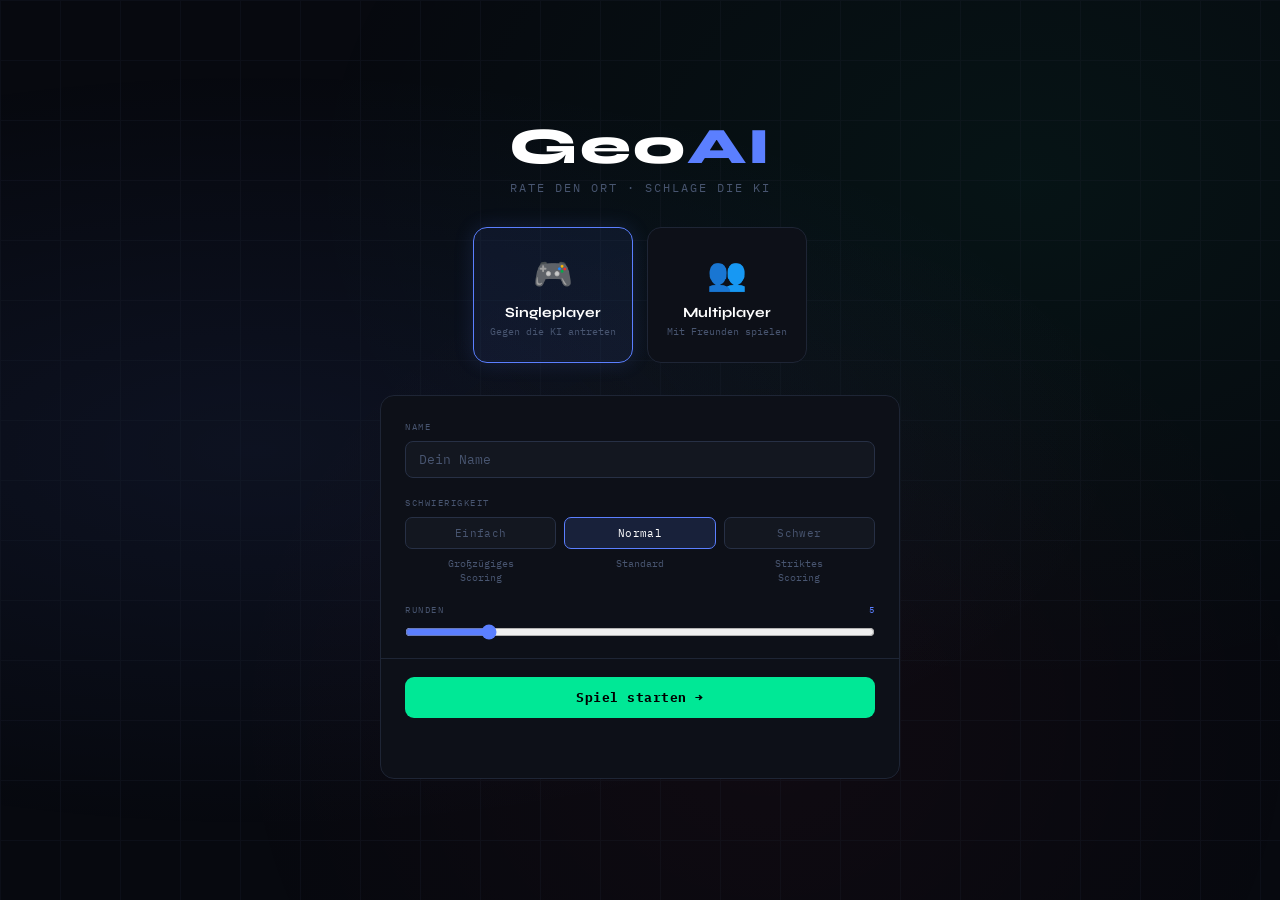
==== templates/home.html @ d8ec21a1 "add update" ====
<!DOCTYPE html>
<html lang="de">
<head>
<meta charset="UTF-8">
<meta name="viewport" content="width=device-width, initial-scale=1.0">
<title>GeoAI – Mensch vs. KI</title>
<link href="https://fonts.googleapis.com/css2?family=IBM+Plex+Mono:wght@400;600;700&family=Syne:wght@400;600;700;800&display=swap" rel="stylesheet">
<link rel="stylesheet" href="/static/css/home.css">
</head>
<body>
<div id="bg"></div>

<div id="wrap">
  <!-- Brand -->
  <div id="brand">
    <div id="logo">Geo<em>AI</em></div>
    <p id="tagline">RATE DEN ORT · SCHLAGE DIE KI</p>
  </div>

  <!-- Mode selection -->
  <div id="modes">
    <div class="mode-card active" id="mc-sp" onclick="selectMode('sp')">
      <div class="mc-icon">🎮</div>
      <div class="mc-title">Singleplayer</div>
      <div class="mc-desc">Gegen die KI antreten</div>
    </div>
    <div class="mode-card" id="mc-mp" onclick="selectMode('mp')">
      <div class="mc-icon">👥</div>
      <div class="mc-title">Multiplayer</div>
      <div class="mc-desc">Mit Freunden spielen</div>
    </div>
  </div>

  <!-- Settings card -->
  <div id="settings-card">

    <!-- Name -->
    <div class="set-group">
      <div class="set-label">Name</div>
      <input id="player-name" type="text" placeholder="Dein Name" maxlength="20" autocomplete="off">
    </div>

    <!-- Difficulty -->
    <div class="set-group">
      <div class="set-label">Schwierigkeit</div>
      <div id="diff-btns">
        <button class="diff-btn easy"   data-d="easy"   onclick="setDiff(this)">Einfach</button>
        <button class="diff-btn normal active" data-d="normal" onclick="setDiff(this)">Normal</button>
        <button class="diff-btn hard"   data-d="hard"   onclick="setDiff(this)">Schwer</button>
      </div>
      <div class="diff-info">
        <span>Großzügiges<br>Scoring</span>
        <span>Standard</span>
        <span>Striktes<br>Scoring</span>
      </div>
    </div>

    <!-- Rounds -->
    <div class="set-group">
      <div class="set-label">Runden <span id="rounds-val">5</span></div>
      <input type="range" id="rounds-inp" min="3" max="15" value="5"
             oninput="document.getElementById('rounds-val').textContent=this.value">
    </div>

    <div class="divider"></div>

    <!-- Singleplayer start -->
    <div id="sp-section">
      <button class="start-btn green" onclick="startSingleplayer()">Spiel starten →</button>
    </div>

    <!-- Multiplayer section -->
    <div id="mp-section" style="display:none">

      <!-- Two-column: Host | Join -->
      <div id="mp-cols" id="mp-create-join">
        <div class="mp-col-card" id="mp-host-card">
          <div class="mcc-icon">🏠</div>
          <div class="mcc-title">Raum erstellen</div>
          <div class="mcc-desc">Erstelle einen neuen Raum und lade Freunde ein</div>
          <button class="start-btn" onclick="hostRoom()" id="host-btn">Erstellen →</button>
        </div>
        <div class="mp-col-card" id="mp-join-card">
          <div class="mcc-icon">🔗</div>
          <div class="mcc-title">Beitreten</div>
          <div class="mcc-desc">Gib den Code eines bestehenden Raums ein</div>
          <input id="join-code" type="text" placeholder="AB3K9" maxlength="5" autocomplete="off"
                 onkeydown="if(event.key==='Enter')joinRoom()">
          <button class="start-btn acc" onclick="joinRoom()">Beitreten →</button>
        </div>
      </div>

    </div>

    <div id="error-msg"></div>
  </div>
</div>

<script src="https://cdn.socket.io/4.6.0/socket.io.min.js"></script>
<script>
let socket = null;
let mode   = 'sp';
let diff   = 'normal';

function selectMode(m) {
  mode = m;
  document.querySelectorAll('.mode-card').forEach(c => c.classList.remove('active'));
  document.getElementById('mc-' + m).classList.add('active');
  document.getElementById('sp-section').style.display = m === 'sp' ? 'block' : 'none';
  document.getElementById('mp-section').style.display = m === 'mp' ? 'block' : 'none';
}

function setDiff(btn) {
  document.querySelectorAll('.diff-btn').forEach(b => b.classList.remove('active'));
  btn.classList.add('active');
  diff = btn.dataset.d;
}

function getName()   { return document.getElementById('player-name').value.trim() || 'Spieler'; }
function getRounds() { return parseInt(document.getElementById('rounds-inp').value); }
function showError(msg) { document.getElementById('error-msg').textContent = msg; }

function startSingleplayer() {
  window.location.href = `/game?rounds=${getRounds()}&difficulty=${diff}`;
}

// Show error if redirected back from a missing room
(function() {
  const p = new URLSearchParams(window.location.search);
  if (p.get('error') === 'room_not_found') {
    showError('Raum „' + p.get('code') + '" nicht gefunden oder abgelaufen.');
    // Switch to MP / join tab automatically
    selectMode('mp');
  }
})();

// ── Multiplayer: host creates room via server, non-host just redirects ────────
function hostRoom() {
  showError('');
  const btn = document.getElementById('host-btn');
  if (btn) { btn.disabled = true; btn.textContent = 'Erstelle…'; }
  if (!socket) {
    socket = io();
    socket.on('room_created', onRoomCreated);
    socket.on('join_error',   d => {
      showError(d.msg);
      if (btn) { btn.disabled = false; btn.textContent = 'Erstellen →'; }
    });
  }
  socket.emit('create_room', { name: getName(), rounds: getRounds(), difficulty: diff });
}

function onRoomCreated(data) {
  // Save host credentials, then go straight to the game lobby
  const name = getName();
  sessionStorage.setItem('geoai_name',       name);
  sessionStorage.setItem('geoai_host',       '1');
  sessionStorage.setItem('geoai_host_token', data.host_token || '');
  window.location.href = `/room/${data.code}?name=${encodeURIComponent(name)}`;
}

function joinRoom() {
  const inp  = document.getElementById('join-code');
  const code = inp ? inp.value.trim().toUpperCase() : '';
  if (!code) { showError('Bitte Code eingeben.'); return; }
  showError('');
  const name = getName();
  sessionStorage.setItem('geoai_name', name);
  window.location.href = '/room/' + code + '?name=' + encodeURIComponent(name);
}
</script>
</body>
</html>
---- static/css/home.css ----
:root {
  --bg:    #07090f;
  --s1:    #0d1018;
  --s2:    #131720;
  --s3:    #1a2030;
  --bd:    #1e2535;
  --bd2:   #273045;
  --text:  #bcc8e0;
  --muted: #485570;
  --green: #00e896;
  --red:   #ff3d5a;
  --yel:   #ffcc00;
  --acc:   #5b7fff;
  --mono:  'IBM Plex Mono', monospace;
  --head:  'Syne', sans-serif;
}
* { margin:0; padding:0; box-sizing:border-box; }
html, body { height:100%; overflow:hidden; }
body { font-family:var(--mono); background:var(--bg); color:var(--text); }

/* ── Animated background ── */
#bg {
  position:fixed; inset:0; z-index:0;
  background:
    radial-gradient(ellipse at 20% 50%, rgba(91,127,255,.08) 0%, transparent 60%),
    radial-gradient(ellipse at 80% 20%, rgba(0,232,150,.05) 0%, transparent 50%),
    radial-gradient(ellipse at 60% 80%, rgba(255,61,90,.04) 0%, transparent 50%);
  animation:bgPulse 8s ease-in-out infinite alternate;
}
@keyframes bgPulse {
  from { opacity:.6; }
  to   { opacity:1; }
}
/* Grid overlay */
#bg::after {
  content:''; position:absolute; inset:0;
  background-image:
    linear-gradient(var(--bd) 1px, transparent 1px),
    linear-gradient(90deg, var(--bd) 1px, transparent 1px);
  background-size:60px 60px;
  opacity:.25;
}

/* ── Layout ── */
#wrap {
  position:relative; z-index:1;
  height:100vh; display:flex; flex-direction:column;
  align-items:center; justify-content:center; gap:32px;
  padding:24px;
}

/* ── Brand ── */
#brand { text-align:center; }
#logo {
  font-family:var(--head); font-size:3.2rem; font-weight:800;
  letter-spacing:2px; color:#fff; line-height:1;
}
#logo em { color:var(--acc); font-style:normal; }
#tagline { color:var(--muted); font-size:.72rem; letter-spacing:2px; margin-top:8px; }

/* ── Mode cards ── */
#modes { display:flex; gap:14px; }
.mode-card {
  width:160px; padding:24px 16px; text-align:center;
  background:var(--s1); border:1px solid var(--bd); border-radius:14px;
  cursor:pointer; transition:all .2s; user-select:none;
}
.mode-card:hover { border-color:var(--acc); background:var(--s2); transform:translateY(-2px); }
.mode-card.active { border-color:var(--acc); background:rgba(91,127,255,.08); box-shadow:0 0 20px rgba(91,127,255,.15); }
.mc-icon { font-size:2rem; margin-bottom:10px; }
.mc-title { font-family:var(--head); font-size:.88rem; font-weight:700; color:#fff; margin-bottom:4px; }
.mc-desc  { font-size:.62rem; color:var(--muted); }

/* ── Settings card ── */
#settings-card {
  width:100%; max-width:520px;
  background:var(--s1); border:1px solid var(--bd); border-radius:14px;
  padding:24px; display:flex; flex-direction:column; gap:18px;
}
.set-group { display:flex; flex-direction:column; gap:8px; }
.set-label {
  font-size:.58rem; text-transform:uppercase; letter-spacing:1.5px;
  color:var(--muted);
}
.set-label span { color:var(--acc); float:right; }

/* Name input */
#player-name {
  width:100%; padding:9px 13px; background:var(--s2); border:1px solid var(--bd2);
  border-radius:8px; color:#fff; font-family:var(--mono); font-size:.8rem;
  outline:none; transition:border-color .15s;
}
#player-name:focus { border-color:var(--acc); }
#player-name::placeholder { color:var(--muted); }

/* Difficulty */
#diff-btns { display:flex; gap:8px; }
.diff-btn {
  flex:1; padding:8px; border-radius:7px; border:1px solid var(--bd2);
  background:var(--s2); color:var(--muted); font-family:var(--mono);
  font-size:.68rem; cursor:pointer; transition:all .15s; letter-spacing:.3px;
}
.diff-btn:hover { border-color:var(--acc); color:var(--text); }
.diff-btn.active { background:rgba(91,127,255,.15); border-color:var(--acc); color:#fff; }
.diff-btn.active.easy { background:rgba(0,232,150,.12); border-color:var(--green); color:var(--green); }
.diff-btn.active.hard { background:rgba(255,61,90,.12);  border-color:var(--red);   color:var(--red); }

/* Rounds slider */
#rounds-inp { width:100%; accent-color:var(--acc); cursor:pointer; }

/* Divider */
.divider { height:1px; background:var(--bd); margin:0 -24px; }

/* Multiplayer two-column layout */
#mp-cols {
  display:grid; grid-template-columns:1fr 1fr; gap:12px;
}
.mp-col-card {
  display:flex; flex-direction:column; gap:10px; padding:18px;
  background:var(--s2); border:1px solid var(--bd2); border-radius:12px;
  transition:border-color .2s;
}
.mp-col-card:hover { border-color:var(--acc); }
.mcc-icon  { font-size:1.6rem; }
.mcc-title { font-family:var(--head); font-size:.85rem; font-weight:700; color:#fff; }
.mcc-desc  { font-size:.62rem; color:var(--muted); line-height:1.5; flex:1; }

.start-btn.acc { background:var(--acc); }
.start-btn.acc:hover { background:#7b9fff; }

#join-code {
  width:100%; padding:9px 13px; background:var(--s1); border:1px solid var(--bd2);
  border-radius:8px; color:#fff; font-family:var(--mono); font-size:.85rem;
  text-align:center; text-transform:uppercase; letter-spacing:3px;
  outline:none; transition:border-color .15s;
}
#join-code:focus { border-color:var(--acc); }
#join-code::placeholder { color:var(--muted); letter-spacing:1px; text-transform:none; }

/* Lobby */
#mp-lobby { display:flex; flex-direction:column; gap:12px; }
#lobby-code-box {
  text-align:center; padding:14px; background:var(--s2);
  border:1px solid var(--bd2); border-radius:10px;
}
#lobby-code-box .lc-label { font-size:.58rem; color:var(--muted); letter-spacing:1.5px; margin-bottom:6px; }
#lobby-code-box .lc-code  {
  font-size:2rem; font-weight:700; letter-spacing:8px; color:#fff;
  font-family:var(--head);
}
#lobby-code-box .lc-hint  { font-size:.6rem; color:var(--muted); margin-top:4px; }
.copy-btn {
  margin-top:8px; padding:4px 12px; border:1px solid var(--bd2); border-radius:5px;
  background:var(--s3); color:var(--muted); font-family:var(--mono); font-size:.6rem;
  cursor:pointer; transition:all .15s;
}
.copy-btn:hover { border-color:var(--acc); color:#fff; }

#lobby-players-list { display:flex; flex-wrap:wrap; gap:7px; }
.lobby-player-chip {
  padding:4px 12px; border-radius:20px; font-size:.68rem; font-weight:600;
  border:1px solid; background:rgba(0,0,0,.3);
}
#lobby-status { font-size:.65rem; color:var(--muted); text-align:center; }

/* Start / action buttons */
.start-btn {
  width:100%; padding:12px; border:none; border-radius:9px;
  background:var(--acc); color:#fff; font-family:var(--mono);
  font-size:.8rem; font-weight:700; letter-spacing:.5px;
  cursor:pointer; transition:all .2s;
}
.start-btn:hover { background:#7b9fff; transform:translateY(-1px); }
.start-btn:disabled { opacity:.3; cursor:not-allowed; transform:none; }
.start-btn.green { background:var(--green); color:#000; }
.start-btn.green:hover { background:#33ffa8; }

/* Error */
#error-msg {
  font-size:.68rem; color:var(--red); text-align:center;
  min-height:18px;
}

/* Difficulty badges (info below difficulty) */
.diff-info {
  display:flex; gap:8px; font-size:.6rem; color:var(--muted);
}
.diff-info span { flex:1; text-align:center; line-height:1.5; }
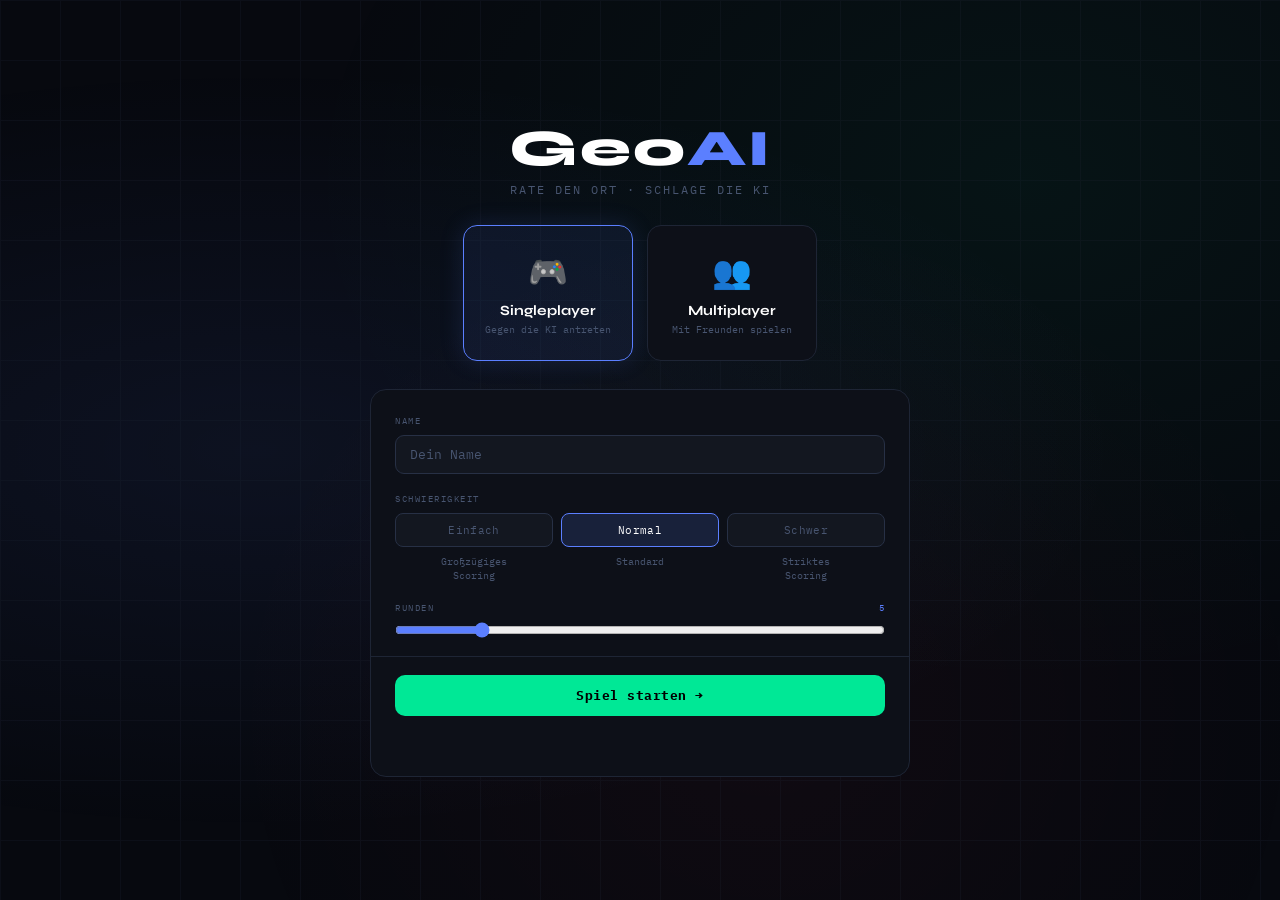
==== commit d89dbcc1: "add changes" ====
--- a/templates/home.html
+++ b/templates/home.html
@@ -5,7 +5,7 @@
 <meta name="viewport" content="width=device-width, initial-scale=1.0">
 <title>GeoAI – Mensch vs. KI</title>
 <link href="https://fonts.googleapis.com/css2?family=IBM+Plex+Mono:wght@400;600;700&family=Syne:wght@400;600;700;800&display=swap" rel="stylesheet">
-<link rel="stylesheet" href="/static/css/home.css">
+<link rel="stylesheet" href="/static/css/home.css?v=2">
 </head>
 <body>
 <div id="bg"></div>
@@ -73,7 +73,7 @@
     <div id="mp-section" style="display:none">
 
       <!-- Two-column: Host | Join -->
-      <div id="mp-cols" id="mp-create-join">
+      <div id="mp-cols">
         <div class="mp-col-card" id="mp-host-card">
           <div class="mcc-icon">🏠</div>
           <div class="mcc-title">Raum erstellen</div>
--- a/static/css/home.css
+++ b/static/css/home.css
@@ -31,7 +31,6 @@
   from { opacity:.6; }
   to   { opacity:1; }
 }
-/* Grid overlay */
 #bg::after {
   content:''; position:absolute; inset:0;
   background-image:
@@ -45,7 +44,7 @@
 #wrap {
   position:relative; z-index:1;
   height:100vh; display:flex; flex-direction:column;
-  align-items:center; justify-content:center; gap:32px;
+  align-items:center; justify-content:center; gap:28px;
   padding:24px;
 }
 
@@ -61,20 +60,26 @@
 /* ── Mode cards ── */
 #modes { display:flex; gap:14px; }
 .mode-card {
-  width:160px; padding:24px 16px; text-align:center;
+  width:170px; padding:24px 16px; text-align:center;
   background:var(--s1); border:1px solid var(--bd); border-radius:14px;
-  cursor:pointer; transition:all .2s; user-select:none;
+  cursor:pointer; transition:all .25s; user-select:none;
 }
-.mode-card:hover { border-color:var(--acc); background:var(--s2); transform:translateY(-2px); }
-.mode-card.active { border-color:var(--acc); background:rgba(91,127,255,.08); box-shadow:0 0 20px rgba(91,127,255,.15); }
+.mode-card:hover {
+  border-color:var(--acc); background:var(--s2); transform:translateY(-3px);
+  box-shadow:0 8px 24px rgba(0,0,0,.3);
+}
+.mode-card.active {
+  border-color:var(--acc); background:rgba(91,127,255,.08);
+  box-shadow:0 0 24px rgba(91,127,255,.15);
+}
 .mc-icon { font-size:2rem; margin-bottom:10px; }
 .mc-title { font-family:var(--head); font-size:.88rem; font-weight:700; color:#fff; margin-bottom:4px; }
 .mc-desc  { font-size:.62rem; color:var(--muted); }
 
 /* ── Settings card ── */
 #settings-card {
-  width:100%; max-width:520px;
-  background:var(--s1); border:1px solid var(--bd); border-radius:14px;
+  width:100%; max-width:540px;
+  background:var(--s1); border:1px solid var(--bd); border-radius:16px;
   padding:24px; display:flex; flex-direction:column; gap:18px;
 }
 .set-group { display:flex; flex-direction:column; gap:8px; }
@@ -86,8 +91,8 @@
 
 /* Name input */
 #player-name {
-  width:100%; padding:9px 13px; background:var(--s2); border:1px solid var(--bd2);
-  border-radius:8px; color:#fff; font-family:var(--mono); font-size:.8rem;
+  width:100%; padding:10px 14px; background:var(--s2); border:1px solid var(--bd2);
+  border-radius:9px; color:#fff; font-family:var(--mono); font-size:.8rem;
   outline:none; transition:border-color .15s;
 }
 #player-name:focus { border-color:var(--acc); }
@@ -96,7 +101,7 @@
 /* Difficulty */
 #diff-btns { display:flex; gap:8px; }
 .diff-btn {
-  flex:1; padding:8px; border-radius:7px; border:1px solid var(--bd2);
+  flex:1; padding:9px; border-radius:8px; border:1px solid var(--bd2);
   background:var(--s2); color:var(--muted); font-family:var(--mono);
   font-size:.68rem; cursor:pointer; transition:all .15s; letter-spacing:.3px;
 }
@@ -105,75 +110,64 @@
 .diff-btn.active.easy { background:rgba(0,232,150,.12); border-color:var(--green); color:var(--green); }
 .diff-btn.active.hard { background:rgba(255,61,90,.12);  border-color:var(--red);   color:var(--red); }
 
+.diff-info {
+  display:flex; gap:8px; font-size:.6rem; color:var(--muted);
+}
+.diff-info span { flex:1; text-align:center; line-height:1.5; }
+
 /* Rounds slider */
 #rounds-inp { width:100%; accent-color:var(--acc); cursor:pointer; }
 
 /* Divider */
 .divider { height:1px; background:var(--bd); margin:0 -24px; }
 
-/* Multiplayer two-column layout */
+/* ── Multiplayer section ── */
 #mp-cols {
-  display:grid; grid-template-columns:1fr 1fr; gap:12px;
+  display:grid; grid-template-columns:1fr 1fr; gap:14px;
 }
 .mp-col-card {
-  display:flex; flex-direction:column; gap:10px; padding:18px;
-  background:var(--s2); border:1px solid var(--bd2); border-radius:12px;
-  transition:border-color .2s;
+  display:flex; flex-direction:column; gap:12px; padding:20px;
+  background:var(--s2); border:1px solid var(--bd2); border-radius:14px;
+  transition:all .2s; position:relative; overflow:hidden;
 }
-.mp-col-card:hover { border-color:var(--acc); }
-.mcc-icon  { font-size:1.6rem; }
-.mcc-title { font-family:var(--head); font-size:.85rem; font-weight:700; color:#fff; }
-.mcc-desc  { font-size:.62rem; color:var(--muted); line-height:1.5; flex:1; }
-
-.start-btn.acc { background:var(--acc); }
-.start-btn.acc:hover { background:#7b9fff; }
+.mp-col-card::before {
+  content:''; position:absolute; inset:0; opacity:0;
+  transition:opacity .2s; border-radius:14px;
+}
+#mp-host-card::before {
+  background:radial-gradient(ellipse at 50% 100%, rgba(0,232,150,.06) 0%, transparent 70%);
+}
+#mp-join-card::before {
+  background:radial-gradient(ellipse at 50% 100%, rgba(91,127,255,.06) 0%, transparent 70%);
+}
+.mp-col-card:hover { border-color:var(--acc); transform:translateY(-2px); }
+.mp-col-card:hover::before { opacity:1; }
+.mcc-icon  { font-size:1.8rem; position:relative; }
+.mcc-title { font-family:var(--head); font-size:.88rem; font-weight:700; color:#fff; position:relative; }
+.mcc-desc  { font-size:.62rem; color:var(--muted); line-height:1.6; flex:1; position:relative; }
 
 #join-code {
-  width:100%; padding:9px 13px; background:var(--s1); border:1px solid var(--bd2);
-  border-radius:8px; color:#fff; font-family:var(--mono); font-size:.85rem;
-  text-align:center; text-transform:uppercase; letter-spacing:3px;
-  outline:none; transition:border-color .15s;
+  width:100%; padding:10px 14px; background:var(--s1); border:1px solid var(--bd2);
+  border-radius:9px; color:#fff; font-family:var(--mono); font-size:.88rem;
+  text-align:center; text-transform:uppercase; letter-spacing:4px;
+  outline:none; transition:all .15s; position:relative;
 }
-#join-code:focus { border-color:var(--acc); }
-#join-code::placeholder { color:var(--muted); letter-spacing:1px; text-transform:none; }
-
-/* Lobby */
-#mp-lobby { display:flex; flex-direction:column; gap:12px; }
-#lobby-code-box {
-  text-align:center; padding:14px; background:var(--s2);
-  border:1px solid var(--bd2); border-radius:10px;
-}
-#lobby-code-box .lc-label { font-size:.58rem; color:var(--muted); letter-spacing:1.5px; margin-bottom:6px; }
-#lobby-code-box .lc-code  {
-  font-size:2rem; font-weight:700; letter-spacing:8px; color:#fff;
-  font-family:var(--head);
-}
-#lobby-code-box .lc-hint  { font-size:.6rem; color:var(--muted); margin-top:4px; }
-.copy-btn {
-  margin-top:8px; padding:4px 12px; border:1px solid var(--bd2); border-radius:5px;
-  background:var(--s3); color:var(--muted); font-family:var(--mono); font-size:.6rem;
-  cursor:pointer; transition:all .15s;
-}
-.copy-btn:hover { border-color:var(--acc); color:#fff; }
-
-#lobby-players-list { display:flex; flex-wrap:wrap; gap:7px; }
-.lobby-player-chip {
-  padding:4px 12px; border-radius:20px; font-size:.68rem; font-weight:600;
-  border:1px solid; background:rgba(0,0,0,.3);
-}
-#lobby-status { font-size:.65rem; color:var(--muted); text-align:center; }
+#join-code:focus { border-color:var(--acc); box-shadow:0 0 12px rgba(91,127,255,.15); }
+#join-code::placeholder { color:var(--muted); letter-spacing:1px; text-transform:none; font-size:.75rem; }
 
 /* Start / action buttons */
 .start-btn {
-  width:100%; padding:12px; border:none; border-radius:9px;
+  width:100%; padding:12px; border:none; border-radius:10px;
   background:var(--acc); color:#fff; font-family:var(--mono);
   font-size:.8rem; font-weight:700; letter-spacing:.5px;
-  cursor:pointer; transition:all .2s;
+  cursor:pointer; transition:all .2s; position:relative;
 }
 .start-btn:hover { background:#7b9fff; transform:translateY(-1px); }
 .start-btn:disabled { opacity:.3; cursor:not-allowed; transform:none; }
 .start-btn.green { background:var(--green); color:#000; }
 .start-btn.green:hover { background:#33ffa8; }
+.start-btn.acc { background:var(--acc); }
+.start-btn.acc:hover { background:#7b9fff; }
 
 /* Error */
 #error-msg {
@@ -181,8 +175,10 @@
   min-height:18px;
 }
 
-/* Difficulty badges (info below difficulty) */
-.diff-info {
-  display:flex; gap:8px; font-size:.6rem; color:var(--muted);
+/* ── Responsive ── */
+@media (max-width: 560px) {
+  #modes { flex-direction:column; align-items:center; }
+  .mode-card { width:100%; max-width:300px; }
+  #mp-cols { grid-template-columns:1fr; }
+  #settings-card { padding:18px; }
 }
-.diff-info span { flex:1; text-align:center; line-height:1.5; }
